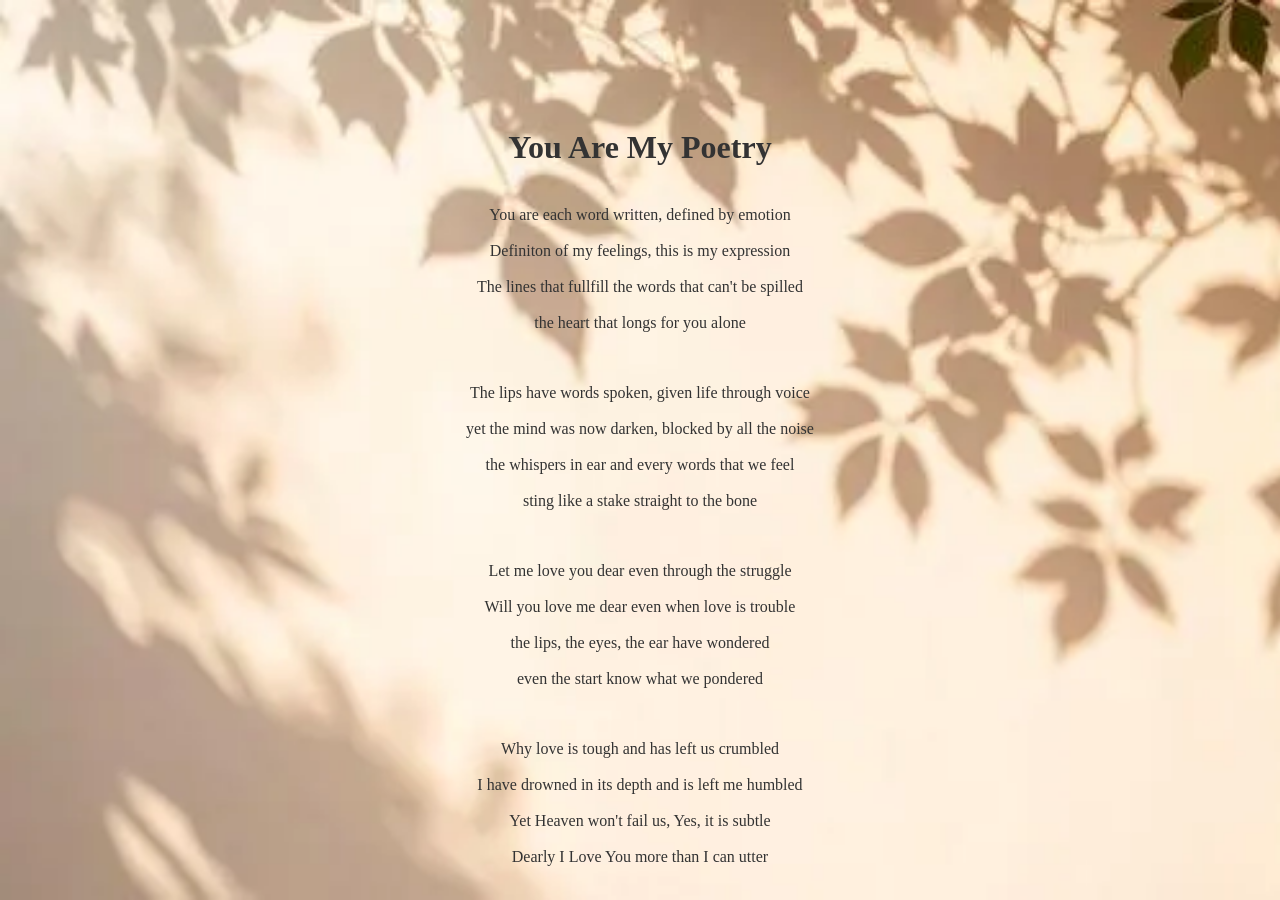
==== index.html @ db7aeac1 "init commit" ====
<!DOCTYPE HTML>
<html>
<head>
	<style>
	
		body{
			text-align: center;
			font-family Georgia, serif
			line-height: 1.8;
			padding-top: 50px;
			background-color: #F5F5DC;
			color: #333;
			
			background-image: url('flower.png');
			background-size: cover;
			background-repeat: no-repeat;
			background-attachment: fixed;
			
		}

		h1{
			text-align: center;
			font-family Georgia, serif
			line-height: 1.8;
			padding-top: 50px;
			color: #333;
		}

		p{
			margin-bottom; 30px;
			margin-top; 30px;
			white-space: pre-line;
		}	
	</style>
</head>

<body>
	<script>
		alert("These Poems are dedicated only to you. I love you, Dearly!")
	</script>

	<h1> You Are My Poetry </h1>

	<p> 
		You are each word written, defined by emotion<br>
		Definiton of my feelings, this is my expression<br>
		The lines that fullfill the words that can't be spilled<br>
		the heart that longs for you alone<br>
	</p>
	<p>
		The lips have words spoken, given life through voice<br>
		yet the mind was now darken, blocked by all the noise<br>
		the whispers in ear and every words that we feel<br>
		sting like a stake straight to the bone<br>
	</p>
	<p>	
		Let me love you dear even through the struggle<br>
		Will you love me dear even when love is trouble<br>
		the lips, the eyes, the ear have wondered<br>
		even the start know what we pondered<br>
	</p>
	<p>
		Why love is tough and has left us crumbled<br>
		I have drowned  in its depth and is left me humbled<br>
		Yet Heaven won't fail us, Yes, it is subtle <br>
		Dearly I Love You more than I can utter<br>
	</p>

</body>
</html>
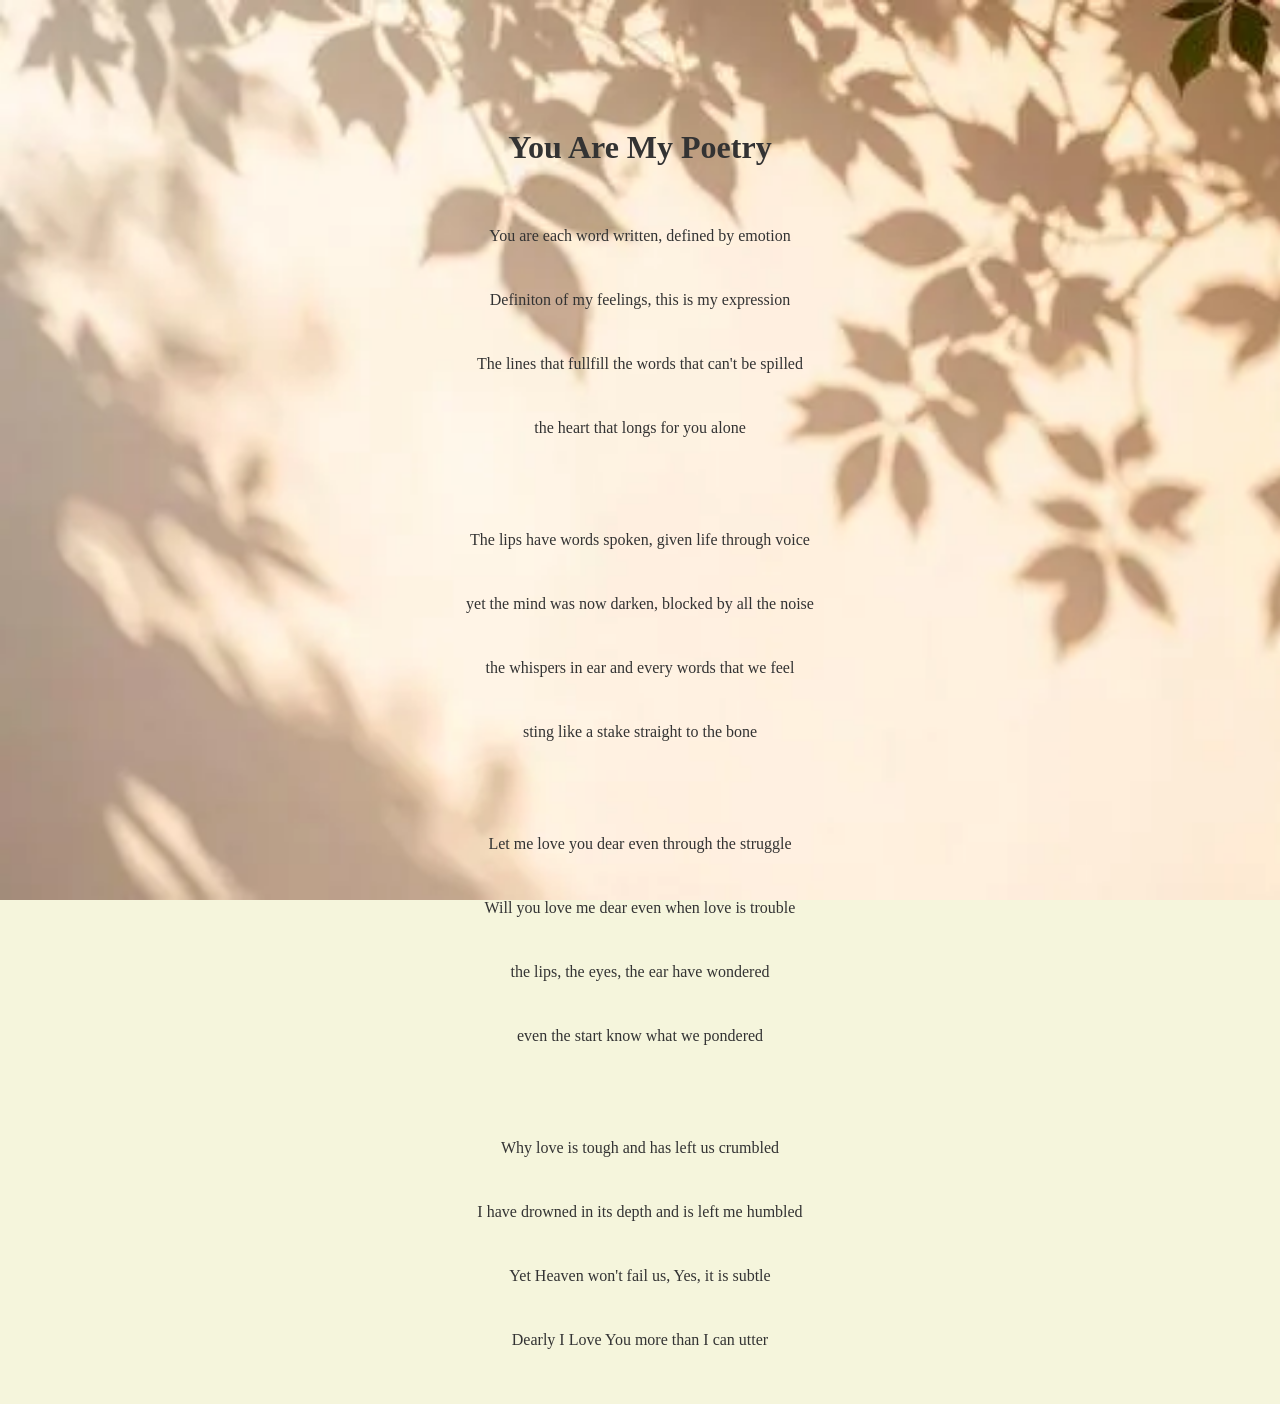
==== commit a49d2dbb: "Correct CSS properties in index.html Fix CSS syntax errors in index.html" ====
--- a/index.html
+++ b/index.html
@@ -23,10 +23,12 @@
 			font-family Georgia, serif
 			line-height: 1.8;
 			padding-top: 50px;
+			font-size: 3rem
 			color: #333;
 		}
 
 		p{
+			line-height: 2;
 			margin-bottom; 30px;
 			margin-top; 30px;
 			white-space: pre-line;
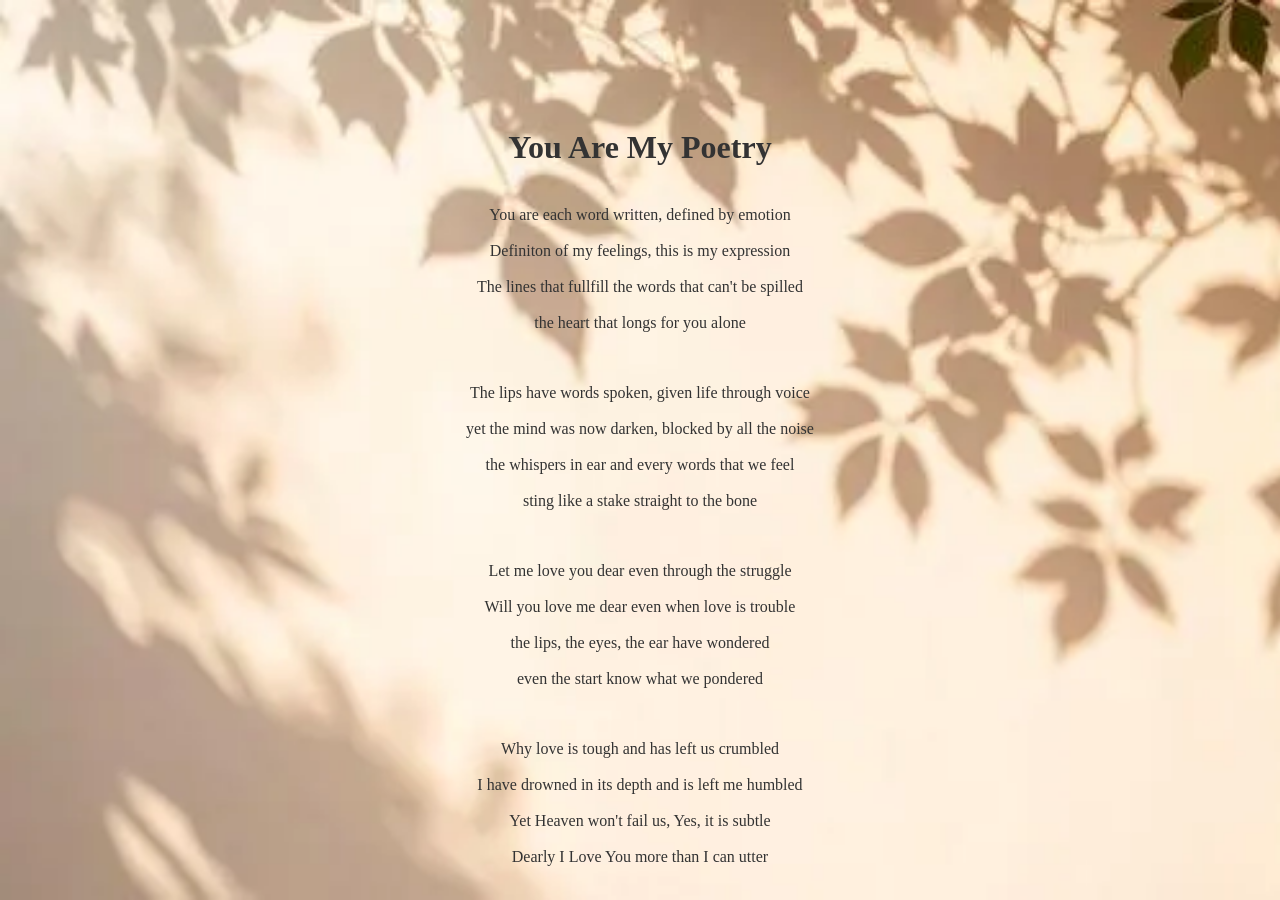
==== commit 75c9bc01: "Update index.html" ====
--- a/index.html
+++ b/index.html
@@ -28,6 +28,7 @@
 		}
 
 		p{
+			font-size: 1.4rem
 			line-height: 2;
 			margin-bottom; 30px;
 			margin-top; 30px;
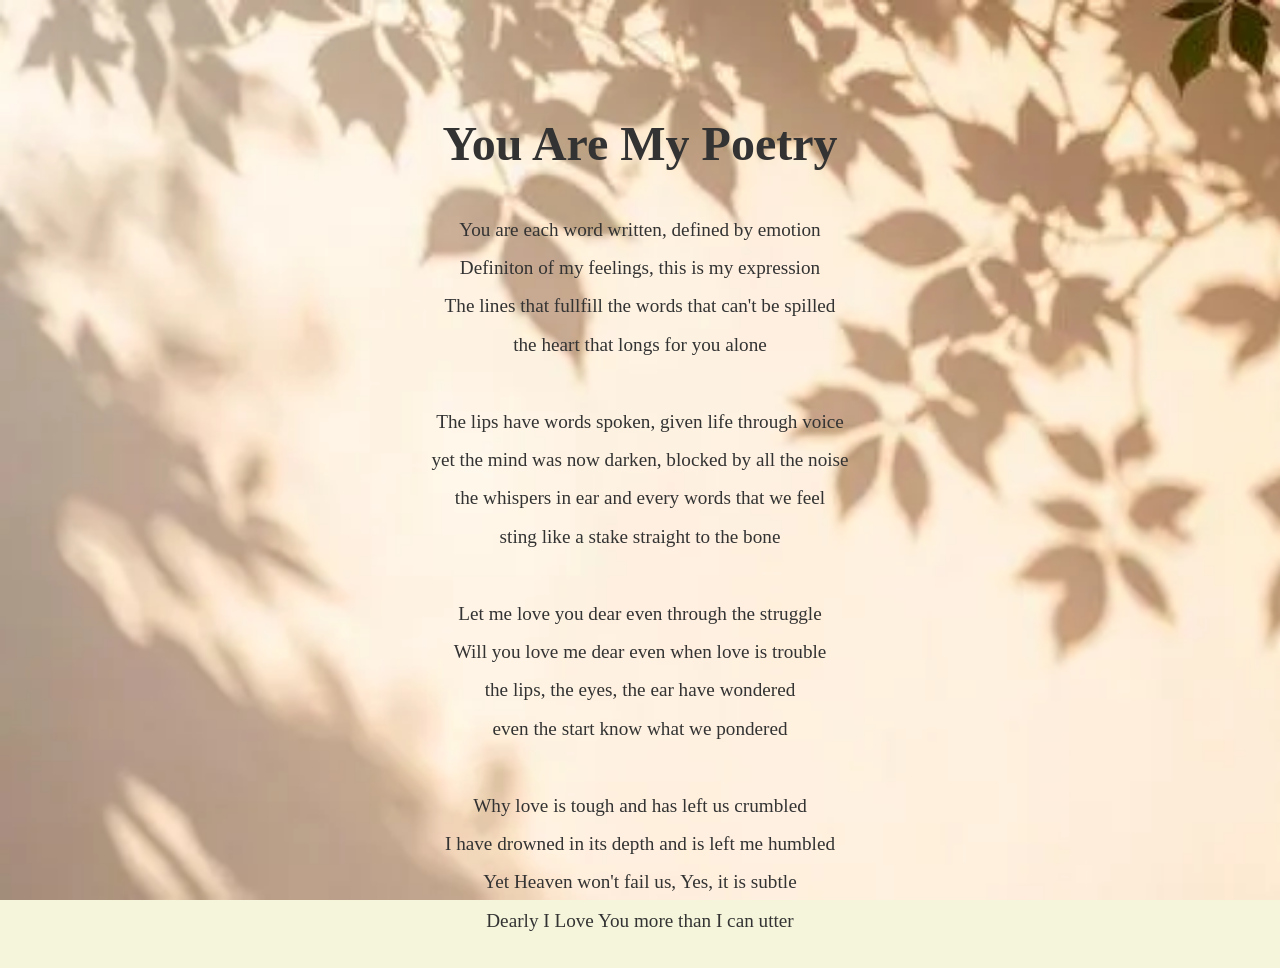
==== commit 1b7ed26b: "refac: Transferred the the css a different file" ====
--- a/index.html
+++ b/index.html
@@ -1,40 +1,9 @@
 <!DOCTYPE HTML>
 <html>
 <head>
-	<style>
-	
-		body{
-			text-align: center;
-			font-family Georgia, serif
-			line-height: 1.8;
-			padding-top: 50px;
-			background-color: #F5F5DC;
-			color: #333;
-			
-			background-image: url('flower.png');
-			background-size: cover;
-			background-repeat: no-repeat;
-			background-attachment: fixed;
-			
-		}
 
-		h1{
-			text-align: center;
-			font-family Georgia, serif
-			line-height: 1.8;
-			padding-top: 50px;
-			font-size: 3rem
-			color: #333;
-		}
-
-		p{
-			font-size: 1.4rem
-			line-height: 2;
-			margin-bottom; 30px;
-			margin-top; 30px;
-			white-space: pre-line;
-		}	
-	</style>
+	<meta name="viewport" content="width=device-width, initial-scale=1.0">
+	<link rel="stylesheet" href="/poetry.css">
 </head>
 
 <body>
--- a/poetry.css
+++ b/poetry.css
@@ -0,0 +1,31 @@
+body{
+	text-align: center;
+	font-family: 'Georgia', serif;
+	line-height: 1.3;
+	padding-top: 30px;
+	background-color: #F5F5DC;
+	color: #333;
+	
+	background-image: url('/flower.png');
+	background-size: cover;
+	background-repeat: no-repeat;
+	background-attachment: fixed;
+	
+}
+
+h1{
+	text-align: center;
+	font-family: 'Georgia', serif;
+	line-height: 1;
+	padding-top: 50px;
+	font-size: 3rem;
+	color: #333;
+}
+
+p{
+	font-size: 1.2rem;
+	line-height: 1;
+	margin-bottom; 30px;
+	margin-top; 10px;
+	white-space: pre-line;
+}	
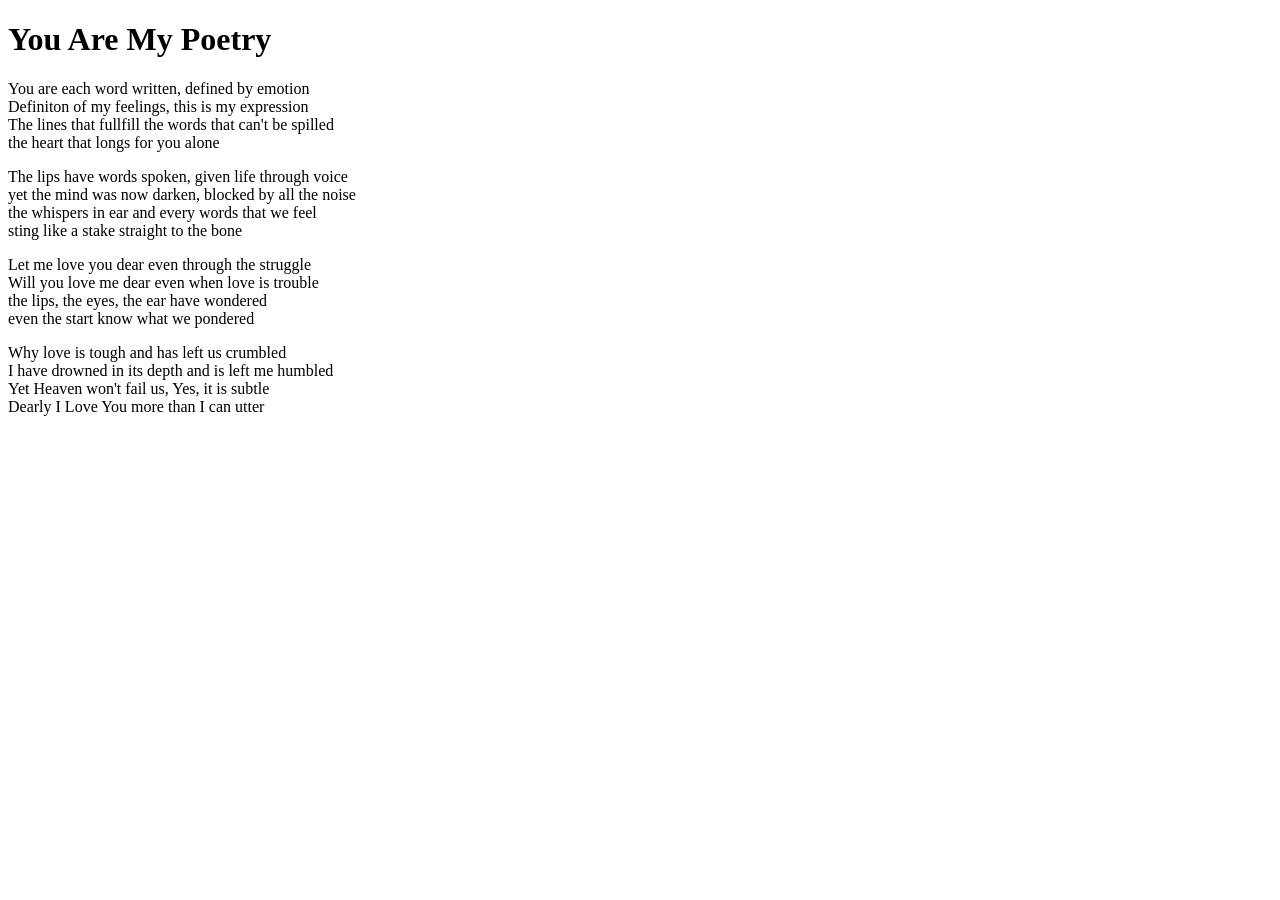
==== commit daad561d: "fix: mobile visuals adjusting #1" ====
--- a/index.html
+++ b/index.html
@@ -3,7 +3,7 @@
 <head>
 
 	<meta name="viewport" content="width=device-width, initial-scale=1.0">
-	<link rel="stylesheet" href="/poetry.css">
+	<link rel="stylesheet" href="/poetry-staging/poetry.css">
 </head>
 
 <body>
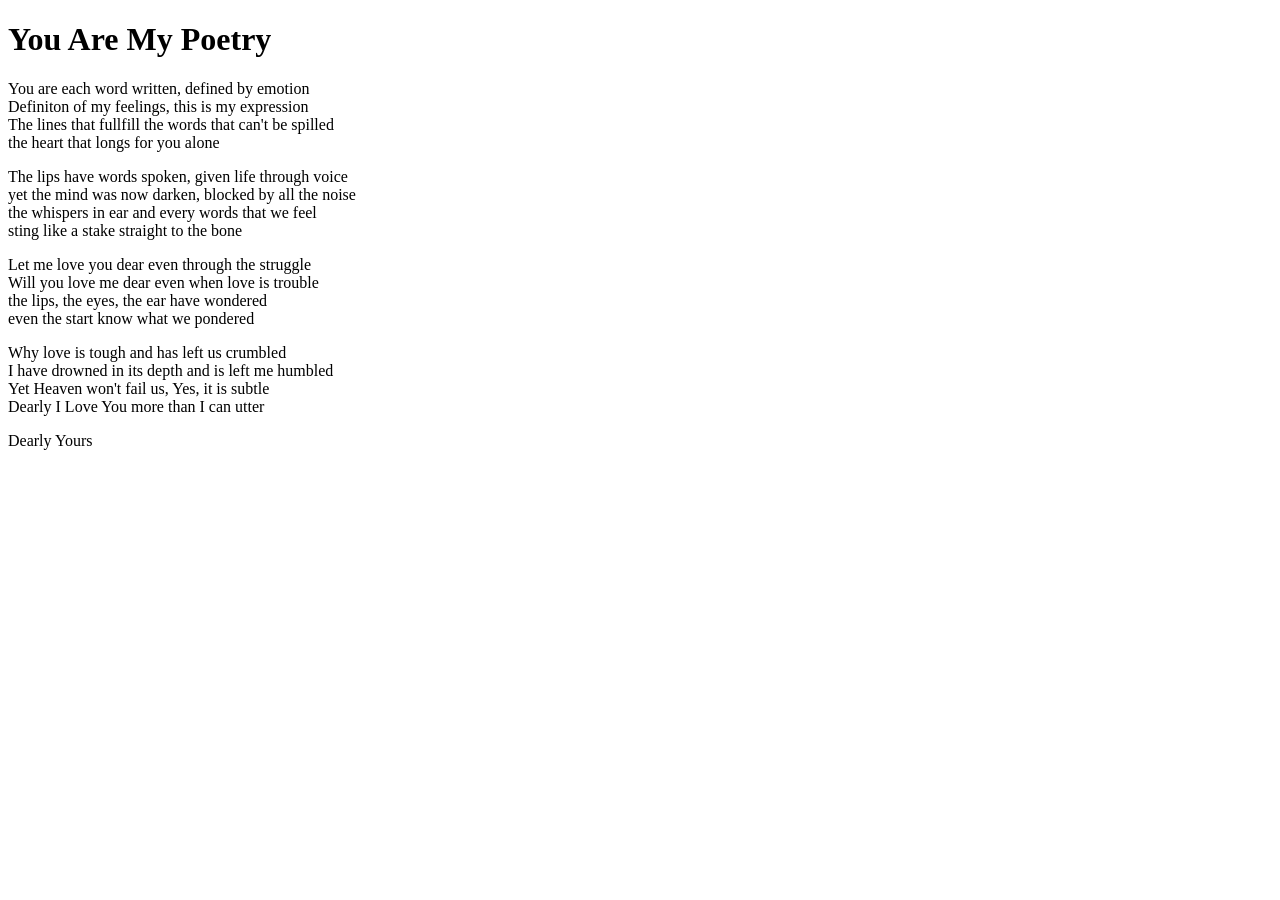
==== commit fc451c04: "test: h1 margin #4" ====
--- a/index.html
+++ b/index.html
@@ -3,7 +3,7 @@
 <head>
 
 	<meta name="viewport" content="width=device-width, initial-scale=1.0">
-	<link rel="stylesheet" href="/poetry-staging/poetry.css">
+	<link rel="stylesheet" href="/poetry-staging/poetry.css?v=2">
 </head>
 
 <body>
@@ -38,5 +38,7 @@
 		Dearly I Love You more than I can utter<br>
 	</p>
 
+	<footer>Dearly Yours</footer>
+
 </body>
 </html>
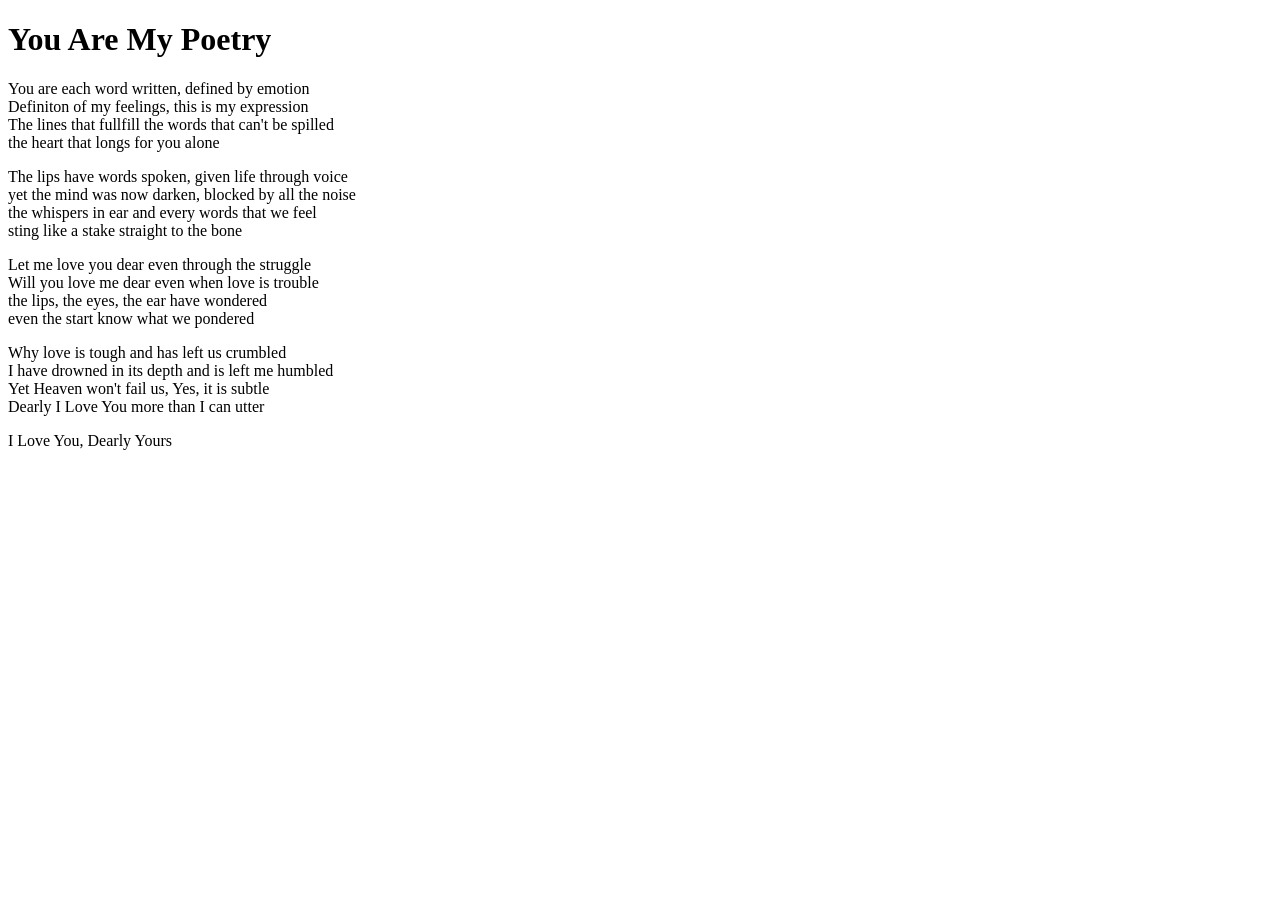
==== commit 5cc795af: "test: footer" ====
--- a/index.html
+++ b/index.html
@@ -3,7 +3,7 @@
 <head>
 
 	<meta name="viewport" content="width=device-width, initial-scale=1.0">
-	<link rel="stylesheet" href="/poetry-staging/poetry.css?v=2">
+	<link rel="stylesheet" href="/poetry-staging/poetry.css">
 </head>
 
 <body>
@@ -38,7 +38,9 @@
 		Dearly I Love You more than I can utter<br>
 	</p>
 
-	<footer>Dearly Yours</footer>
+	<footer>
+		I Love You, Dearly Yours<br>
+	</footer>
 
 </body>
 </html>
